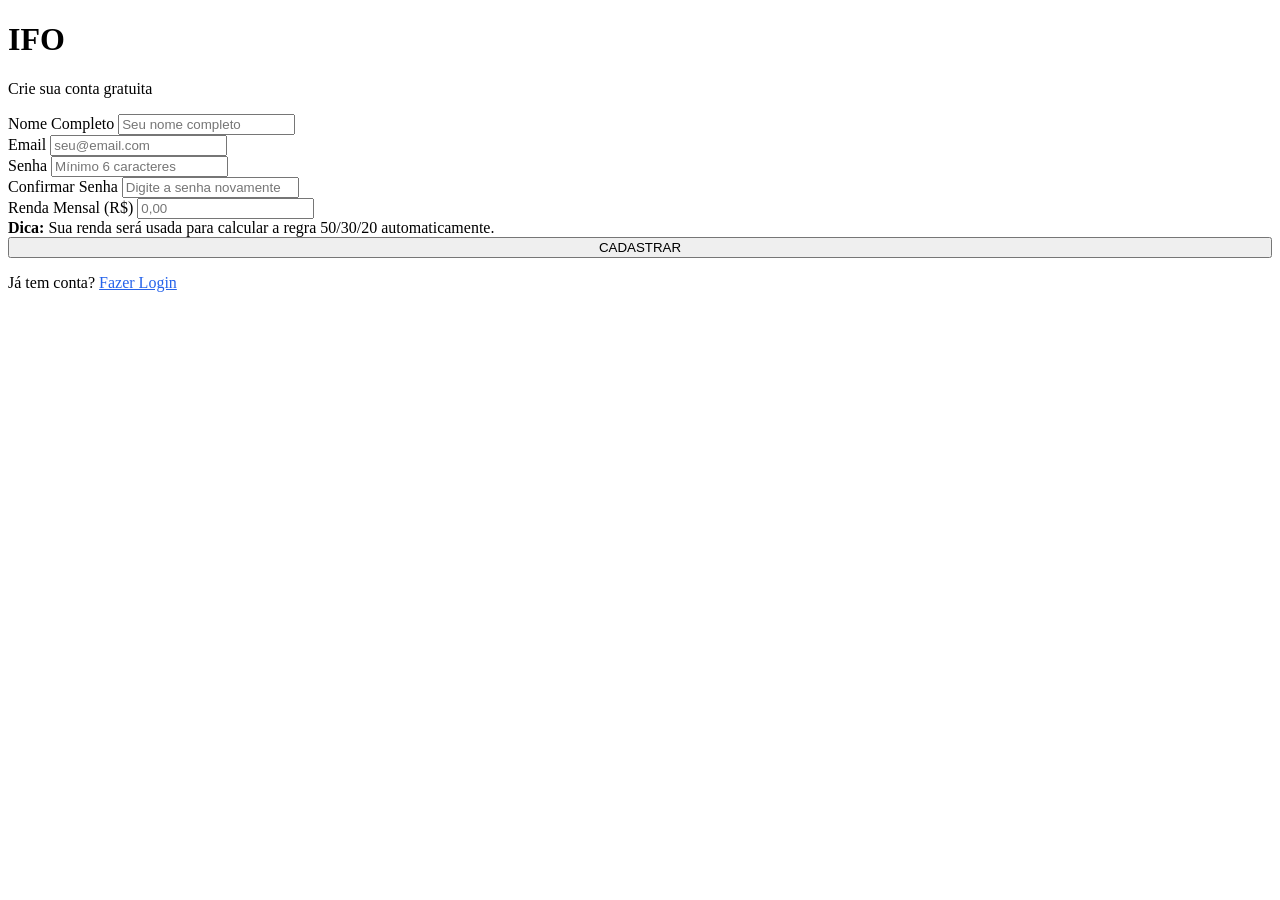
==== frontend/cadastro.html @ 527a3b68 "Corrigir alertas + adição da tela de cadastro" ====
<!doctype html>
<html lang="pt-BR">
  <head>
    <meta charset="UTF-8" />
    <meta name="viewport" content="width=device-width, initial-scale=1.0" />
    <title>IFO - Cadastro</title>
    <link rel="stylesheet" href="css/estilo.css" />
  </head>
  <body>
    <div class="login-container">
      <div class="login-box">
        <h1>IFO</h1>
        <p>Crie sua conta gratuita</p>

        <form id="form-cadastro">
          <div class="form-group">
            <label for="nome">Nome Completo</label>
            <input
              type="text"
              id="nome"
              class="form-control"
              placeholder="Seu nome completo"
              required
            />
          </div>

          <div class="form-group">
            <label for="email">Email</label>
            <input
              type="email"
              id="email"
              class="form-control"
              placeholder="seu@email.com"
              required
            />
          </div>

          <div class="form-group">
            <label for="senha">Senha</label>
            <input
              type="password"
              id="senha"
              class="form-control"
              placeholder="Mínimo 6 caracteres"
              minlength="6"
              required
            />
          </div>

          <div class="form-group">
            <label for="confirmar-senha">Confirmar Senha</label>
            <input
              type="password"
              id="confirmar-senha"
              class="form-control"
              placeholder="Digite a senha novamente"
              required
            />
          </div>

          <div class="form-group">
            <label for="renda">Renda Mensal (R$)</label>
            <input
              type="number"
              id="renda"
              class="form-control"
              placeholder="0,00"
              step="0.01"
              min="0"
              required
            />
          </div>

          <div class="alert alert-info mb-3">
            <strong>Dica:</strong> Sua renda será usada para calcular a regra
            50/30/20 automaticamente.
          </div>

          <button type="submit" class="btn btn-success" style="width: 100%">
            CADASTRAR
          </button>
        </form>

        <p class="mt-3 text-center">
          Já tem conta?
          <a href="index.html" style="color: #2563eb">Fazer Login</a>
        </p>
      </div>
    </div>

    <script src="js/app.js"></script>
    <script>
      // Validação e submit do formulário de cadastro
      document
        .getElementById("form-cadastro")
        .addEventListener("submit", function (e) {
          e.preventDefault();

          // Pegar valores dos campos
          const nome = document.getElementById("nome").value;
          const email = document.getElementById("email").value;
          const senha = document.getElementById("senha").value;
          const confirmarSenha =
            document.getElementById("confirmar-senha").value;
          const renda = parseFloat(document.getElementById("renda").value);

          // Validações
          if (senha.length < 6) {
            alert("A senha deve ter pelo menos 6 caracteres!");
            return;
          }

          if (senha !== confirmarSenha) {
            alert("As senhas não coincidem!");
            return;
          }

          if (renda <= 0) {
            alert("Por favor, informe sua renda mensal!");
            return;
          }

          // Simular cadastro (na Sprint 3 será integrado com backend)
          const novoUsuario = {
            id: Date.now(), // ID temporário
            nome: nome,
            email: email,
            senha: senha, // Na Sprint 3: bcrypt.hash(senha)
            rendaMensal: renda,
          };

          // Salvar no localStorage (simulando banco de dados)
          localStorage.setItem("usuarioCadastro", JSON.stringify(novoUsuario));

          // Mensagem de sucesso
          alert(
            `Cadastro teste realizado com sucesso!\n\nBem-vindo, ${nome}!\n\nNa Sprint 3, isso será integrado ao backend Java/Spring.`,
          );

          // Redirecionar para login
          window.location.href = "index.html";
        });
    </script>
  </body>
</html>
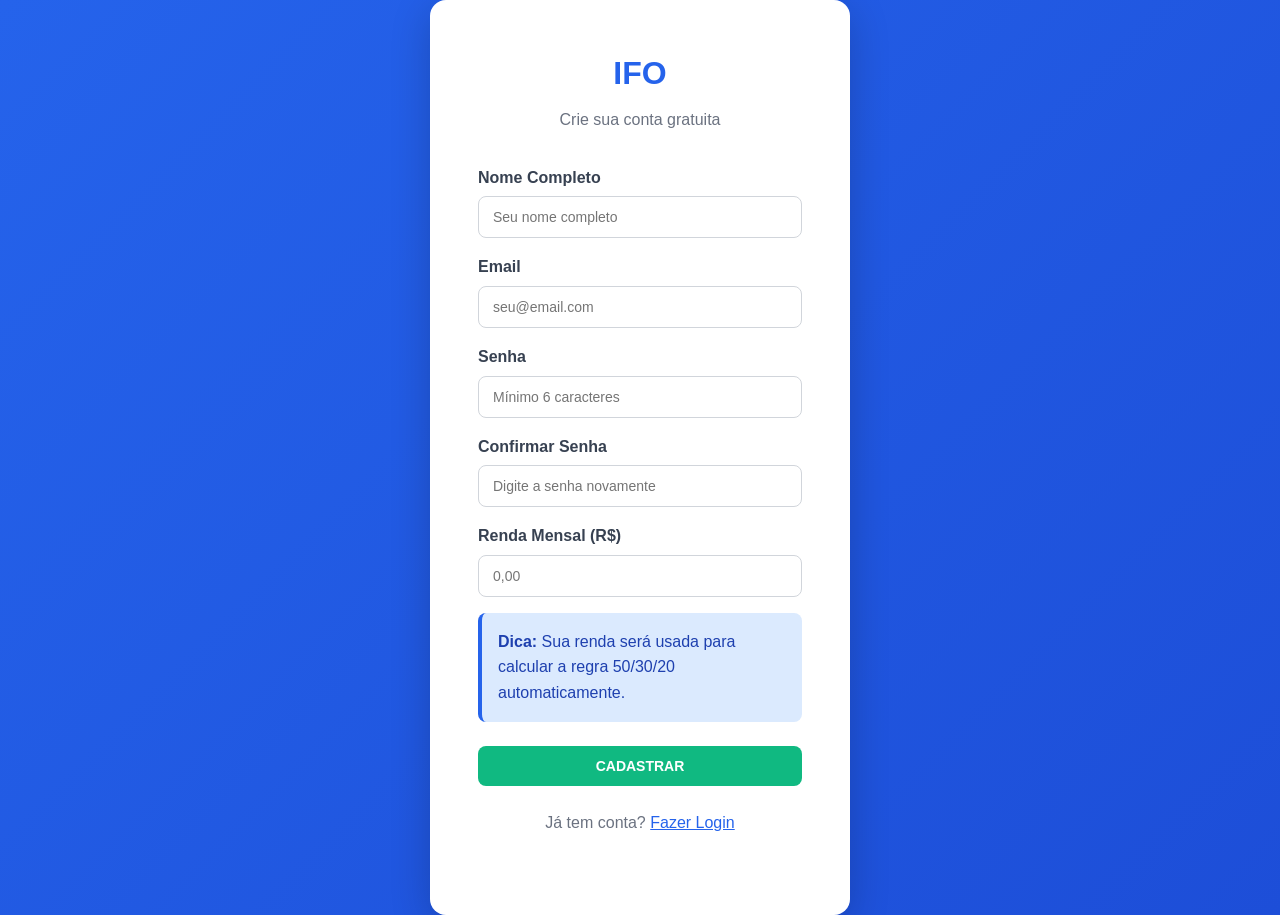
==== commit 3c8248ee: "Correção de caminhos com diretório anterior" ====
--- a/frontend/cadastro.html
+++ b/frontend/cadastro.html
@@ -4,7 +4,7 @@
     <meta charset="UTF-8" />
     <meta name="viewport" content="width=device-width, initial-scale=1.0" />
     <title>IFO - Cadastro</title>
-    <link rel="stylesheet" href="css/estilo.css" />
+    <link rel="stylesheet" href="../frontend/CSS/estilo.css" />
   </head>
   <body>
     <div class="login-container">
@@ -88,7 +88,7 @@
       </div>
     </div>
 
-    <script src="js/app.js"></script>
+    <script src="../frontend/js/app.js"></script>
     <script>
       // Validação e submit do formulário de cadastro
       document
--- a/frontend/CSS/estilo.css
+++ b/frontend/CSS/estilo.css
@@ -0,0 +1,456 @@
+/* ============================================
+   IFO - Estilos Globais
+   ============================================ */
+
+* {
+    margin: 0;
+    padding: 0;
+    box-sizing: border-box;
+    font-family: 'Segoe UI', Tahoma, Geneva, Verdana, sans-serif;
+}
+
+body {
+    background-color: #F3F4F6;
+    color: #1F2937;
+    line-height: 1.6;
+}
+
+/* ============================================
+   HEADER / NAVEGAÇÃO
+   ============================================ */
+
+.header {
+    background: linear-gradient(135deg, #2563EB 0%, #1D4ED8 100%);
+    color: white;
+    padding: 16px 24px;
+    box-shadow: 0 2px 8px rgba(0,0,0,0.1);
+    position: sticky;
+    top: 0;
+    z-index: 100;
+}
+
+.navbar {
+    display: flex;
+    justify-content: space-between;
+    align-items: center;
+    max-width: 1200px;
+    margin: 0 auto;
+}
+
+.logo {
+    font-size: 28px;
+    font-weight: bold;
+    letter-spacing: 2px;
+}
+
+.menu {
+    display: flex;
+    list-style: none;
+    gap: 8px;
+}
+
+.menu a {
+    color: white;
+    text-decoration: none;
+    padding: 10px 18px;
+    border-radius: 8px;
+    transition: background 0.3s;
+    font-weight: 500;
+}
+
+.menu a:hover,
+.menu a.ativo {
+    background-color: rgba(255,255,255,0.2);
+}
+
+.usuario {
+    background: rgba(255,255,255,0.2);
+    padding: 8px 16px;
+    border-radius: 8px;
+    cursor: pointer;
+}
+
+/* ============================================
+   CONTAINER PRINCIPAL
+   ============================================ */
+
+.container {
+    max-width: 1200px;
+    margin: 24px auto;
+    padding: 0 24px;
+}
+
+/* ============================================
+   CARDS / CONTAINERS
+   ============================================ */
+
+.card {
+    background: white;
+    border-radius: 12px;
+    border: 1px solid #E5E7EB;
+    box-shadow: 0 1px 3px rgba(0,0,0,0.1);
+    padding: 24px;
+    margin-bottom: 24px;
+}
+
+.card h2,
+.card h3 {
+    margin-bottom: 16px;
+    color: #1F2937;
+}
+
+/* ============================================
+   GRID LAYOUTS
+   ============================================ */
+
+.grid-2 {
+    display: grid;
+    grid-template-columns: repeat(2, 1fr);
+    gap: 24px;
+    margin-bottom: 24px;
+}
+
+.grid-3 {
+    display: grid;
+    grid-template-columns: repeat(3, 1fr);
+    gap: 24px;
+    margin-bottom: 24px;
+}
+
+@media (max-width: 768px) {
+    .grid-2,
+    .grid-3 {
+        grid-template-columns: 1fr;
+    }
+}
+
+/* ============================================
+   SALDO E VALORES
+   ============================================ */
+
+.saldo .valor {
+    font-size: 42px;
+    font-weight: bold;
+    color: #2563EB;
+    margin: 16px 0;
+}
+
+.receita .valor {
+    color: #10B981;
+}
+
+.despesa .valor {
+    color: #EF4444;
+}
+
+/* ============================================
+   BOTÕES
+   ============================================ */
+
+.btn {
+    padding: 12px 24px;
+    border-radius: 8px;
+    border: none;
+    cursor: pointer;
+    font-weight: 600;
+    font-size: 14px;
+    transition: all 0.3s;
+    display: inline-block;
+    text-decoration: none;
+}
+
+.btn-primary {
+    background-color: #2563EB;
+    color: white;
+}
+
+.btn-primary:hover {
+    background-color: #1D4ED8;
+}
+
+.btn-success {
+    background-color: #10B981;
+    color: white;
+}
+
+.btn-success:hover {
+    background-color: #059669;
+}
+
+.btn-danger {
+    background-color: #EF4444;
+    color: white;
+}
+
+.btn-danger:hover {
+    background-color: #DC2626;
+}
+
+.btn-secondary {
+    background-color: #6B7280;
+    color: white;
+}
+
+.btn-secondary:hover {
+    background-color: #4B5563;
+}
+
+.btn-sm {
+    padding: 6px 12px;
+    font-size: 12px;
+}
+
+/* ============================================
+   FORMULÁRIOS
+   ============================================ */
+
+.form-group {
+    margin-bottom: 16px;
+}
+
+.form-group label {
+    display: block;
+    margin-bottom: 6px;
+    font-weight: 600;
+    color: #374151;
+}
+
+.form-control {
+    width: 100%;
+    padding: 12px 14px;
+    border: 1px solid #D1D5DB;
+    border-radius: 8px;
+    font-size: 14px;
+    transition: border-color 0.3s;
+}
+
+.form-control:focus {
+    outline: none;
+    border-color: #2563EB;
+    box-shadow: 0 0 0 3px rgba(37,99,235,0.1);
+}
+
+/* ============================================
+   TABELAS
+   ============================================ */
+
+.table {
+    width: 100%;
+    border-collapse: collapse;
+    background: white;
+}
+
+.table th,
+.table td {
+    padding: 14px;
+    text-align: left;
+    border-bottom: 1px solid #E5E7EB;
+}
+
+.table th {
+    background-color: #F9FAFB;
+    font-weight: 600;
+    color: #374151;
+}
+
+.table tr:hover {
+    background-color: #F9FAFB;
+}
+
+/* ============================================
+   BADGES / ETIQUETAS
+   ============================================ */
+
+.badge {
+    display: inline-block;
+    padding: 4px 10px;
+    border-radius: 20px;
+    font-size: 12px;
+    font-weight: 600;
+}
+
+.badge-receita {
+    background-color: #D1FAE5;
+    color: #065F46;
+}
+
+.badge-despesa {
+    background-color: #FEE2E2;
+    color: #991B1B;
+}
+
+.badge-success {
+    background-color: #10B981;
+    color: white;
+}
+
+.badge-warning {
+    background-color: #F59E0B;
+    color: white;
+}
+
+/* ============================================
+   LOGIN PAGE
+   ============================================ */
+
+.login-container {
+    display: flex;
+    justify-content: center;
+    align-items: center;
+    min-height: 100vh;
+    background: linear-gradient(135deg, #2563EB 0%, #1D4ED8 100%);
+}
+
+.login-box {
+    background: white;
+    padding: 48px;
+    border-radius: 16px;
+    box-shadow: 0 10px 40px rgba(0,0,0,0.2);
+    width: 100%;
+    max-width: 420px;
+}
+
+.login-box h1 {
+    text-align: center;
+    margin-bottom: 8px;
+    color: #2563EB;
+}
+
+.login-box p {
+    text-align: center;
+    color: #6B7280;
+    margin-bottom: 32px;
+}
+
+/* ============================================
+   PROGRESS BARS
+   ============================================ */
+
+.progress-container {
+    background-color: #E5E7EB;
+    border-radius: 10px;
+    height: 12px;
+    overflow: hidden;
+    margin: 12px 0;
+}
+
+.progress-bar {
+    height: 100%;
+    border-radius: 10px;
+    transition: width 0.5s;
+}
+
+.progress-green {
+    background: linear-gradient(90deg, #10B981, #059669);
+}
+
+.progress-yellow {
+    background: linear-gradient(90deg, #F59E0B, #D97706);
+}
+
+.progress-red {
+    background: linear-gradient(90deg, #EF4444, #DC2626);
+}
+
+.progress-blue {
+    background: linear-gradient(90deg, #2563EB, #1D4ED8);
+}
+
+/* ============================================
+   ALERTS
+   ============================================ */
+
+.alert {
+    padding: 16px;
+    border-radius: 8px;
+    margin-bottom: 16px;
+}
+
+.alert-success {
+    background-color: #D1FAE5;
+    color: #065F46;
+    border-left: 4px solid #10B981;
+}
+
+.alert-warning {
+    background-color: #FEF3C7;
+    color: #92400E;
+    border-left: 4px solid #F59E0B;
+}
+
+.alert-danger {
+    background-color: #FEE2E2;
+    color: #991B1B;
+    border-left: 4px solid #EF4444;
+}
+
+.alert-info {
+    background-color: #DBEAFE;
+    color: #1E40AF;
+    border-left: 4px solid #2563EB;
+}
+
+/* ============================================
+   FOOTER
+   ============================================ */
+
+.footer {
+    text-align: center;
+    padding: 24px;
+    color: #6B7280;
+    font-size: 14px;
+    margin-top: 48px;
+}
+
+/* ============================================
+   UTILITÁRIOS
+   ============================================ */
+
+.text-center {
+    text-align: center;
+}
+
+.text-right {
+    text-align: right;
+}
+
+.mt-1 { margin-top: 8px; }
+.mt-2 { margin-top: 16px; }
+.mt-3 { margin-top: 24px; }
+.mb-1 { margin-bottom: 8px; }
+.mb-2 { margin-bottom: 16px; }
+.mb-3 { margin-bottom: 24px; }
+
+.flex {
+    display: flex;
+    justify-content: space-between;
+    align-items: center;
+}
+
+/* ============================================
+   RESPONSIVO
+   ============================================ */
+
+@media (max-width: 768px) {
+    .navbar {
+        flex-direction: column;
+        gap: 16px;
+    }
+
+    .menu {
+        flex-wrap: wrap;
+        justify-content: center;
+    }
+
+    .container {
+        padding: 0 16px;
+    }
+
+    .card {
+        padding: 16px;
+    }
+
+    .saldo .valor {
+        font-size: 32px;
+    }
+}
